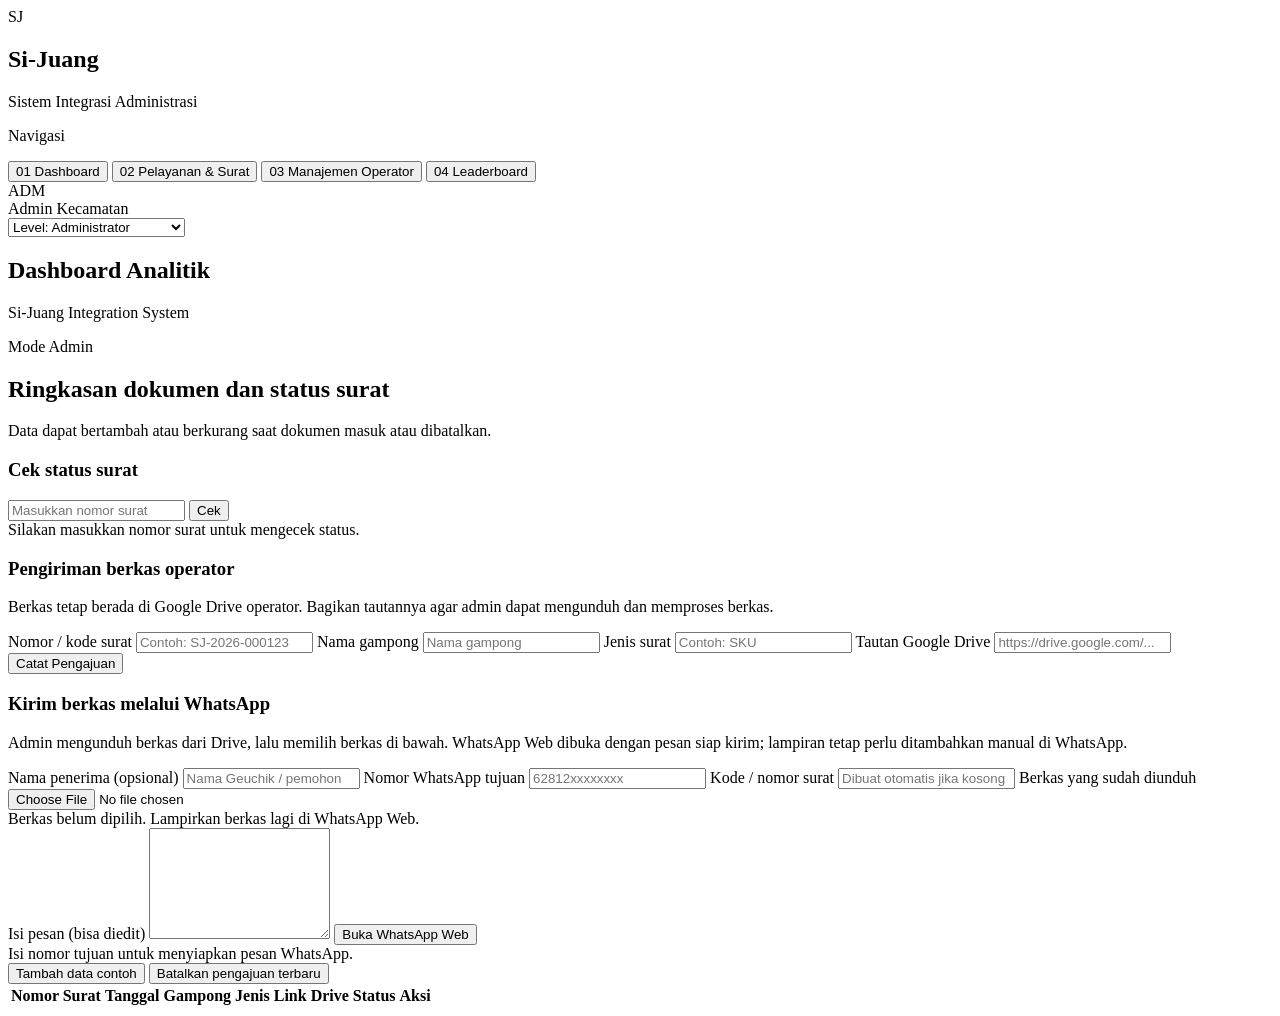
==== index.html @ 65ccc295 "Upload SI-JUANG dashboard and extension" ====
<!DOCTYPE html>
<html lang="id">
  <head>
    <meta charset="UTF-8" />
    <meta name="viewport" content="width=device-width, initial-scale=1.0" />
    <title>Si-Juang Dashboard</title>
    <link rel="stylesheet" href="css/styles.css" />
  </head>
  <body>
    <div class="app-shell">
      <aside class="sidebar">
        <div class="brand">
          <div class="brand-mark">SJ</div>
          <div>
            <h1>Si-Juang</h1>
            <p>Sistem Integrasi Administrasi</p>
          </div>
        </div>

        <nav class="nav-group">
          <p class="nav-group-title">Navigasi</p>
          <div class="nav-list">
            <button class="nav-item active" type="button"><span class="emoji">01</span> Dashboard</button>
            <button class="nav-item" type="button"><span class="emoji">02</span> Pelayanan & Surat</button>
            <button class="nav-item" type="button"><span class="emoji">03</span> Manajemen Operator</button>
            <button class="nav-item" type="button"><span class="emoji">04</span> Leaderboard</button>
          </div>
        </nav>

        <div class="sidebar-footer">
          <div class="user-row">
            <div class="user-badge">ADM</div>
            <div>
              <div class="user-name">Admin Kecamatan</div>
            </div>
          </div>
          <select class="role-select" aria-label="Pilih level">
            <option>Level: Administrator</option>
            <option>Level: Operator Gampong</option>
            <option>Level: Publik</option>
          </select>
        </div>
      </aside>

      <main class="main">
        <header class="topbar">
          <div class="page-title">
            <h2>Dashboard Analitik</h2>
            <p>Si-Juang Integration System</p>
          </div>
          <div class="badge-status">Mode Admin</div>
        </header>

        <section class="dashboard-section">
          <div class="hero-box">
            <div class="page-title">
              <h2>Ringkasan dokumen dan status surat</h2>
              <p>Data dapat bertambah atau berkurang saat dokumen masuk atau dibatalkan.</p>
            </div>

            <div class="hero-grid">
              <div class="stats-grid" id="statsGrid"></div>

              <div class="panel status-check">
                <h3>Cek status surat</h3>
                <form id="statusForm">
                  <input id="nomorSurat" type="text" placeholder="Masukkan nomor surat" />
                  <button class="primary-btn" type="submit">Cek</button>
                </form>
                <div id="statusResult" class="result-box info">Silakan masukkan nomor surat untuk mengecek status.</div>
              </div>
            </div>
          </div>

          <div class="workflow-grid">
            <div class="panel">
              <h3>Pengiriman berkas operator</h3>
              <p class="muted">Berkas tetap berada di Google Drive operator. Bagikan tautannya agar admin dapat mengunduh dan memproses berkas.</p>
              <form id="documentForm" class="stack-form">
                <label for="docNo">Nomor / kode surat</label>
                <input id="docNo" type="text" placeholder="Contoh: SJ-2026-000123" required />
                <label for="docGampong">Nama gampong</label>
                <input id="docGampong" type="text" placeholder="Nama gampong" required />
                <label for="docType">Jenis surat</label>
                <input id="docType" type="text" placeholder="Contoh: SKU" required />
                <label for="docDriveLink">Tautan Google Drive</label>
                <input id="docDriveLink" type="url" placeholder="https://drive.google.com/..." required />
                <button class="primary-btn" type="submit">Catat Pengajuan</button>
              </form>
            </div>

            <div class="panel">
              <h3>Kirim berkas melalui WhatsApp</h3>
              <p class="muted">Admin mengunduh berkas dari Drive, lalu memilih berkas di bawah. WhatsApp Web dibuka dengan pesan siap kirim; lampiran tetap perlu ditambahkan manual di WhatsApp.</p>
              <form id="whatsappForm" class="stack-form">
                <label for="waRecipient">Nama penerima (opsional)</label>
                <input id="waRecipient" type="text" placeholder="Nama Geuchik / pemohon" />
                <label for="waPhone">Nomor WhatsApp tujuan</label>
                <input id="waPhone" type="tel" placeholder="62812xxxxxxxx" required />
                <label for="waDocCode">Kode / nomor surat</label>
                <input id="waDocCode" type="text" placeholder="Dibuat otomatis jika kosong" />
                <label for="waFile">Berkas yang sudah diunduh</label>
                <input id="waFile" type="file" />
                <div id="waFileName" class="small-text">Berkas belum dipilih. Lampirkan berkas lagi di WhatsApp Web.</div>
                <label for="waMessage">Isi pesan (bisa diedit)</label>
                <textarea id="waMessage" rows="7"></textarea>
                <button class="primary-btn" type="submit">Buka WhatsApp Web</button>
              </form>
              <div id="waResult" class="result-box info" aria-live="polite">Isi nomor tujuan untuk menyiapkan pesan WhatsApp.</div>
            </div>
          </div>

          <div class="admin-actions">
            <button id="addSampleDoc" class="secondary-btn" type="button">Tambah data contoh</button>
            <button id="cancelLastDoc" class="danger-btn" type="button">Batalkan pengajuan terbaru</button>
          </div>

          <div class="table-wrap">
            <table>
              <thead>
                <tr>
                  <th>Nomor Surat</th>
                  <th>Tanggal</th>
                  <th>Gampong</th>
                  <th>Jenis</th>
                  <th>Link Drive</th>
                  <th>Status</th>
                  <th>Aksi</th>
                </tr>
              </thead>
              <tbody id="tableBody"></tbody>
            </table>
          </div>
        </section>
      </main>
    </div>

    <script src="js/app.js"></script>
  </body>
</html>
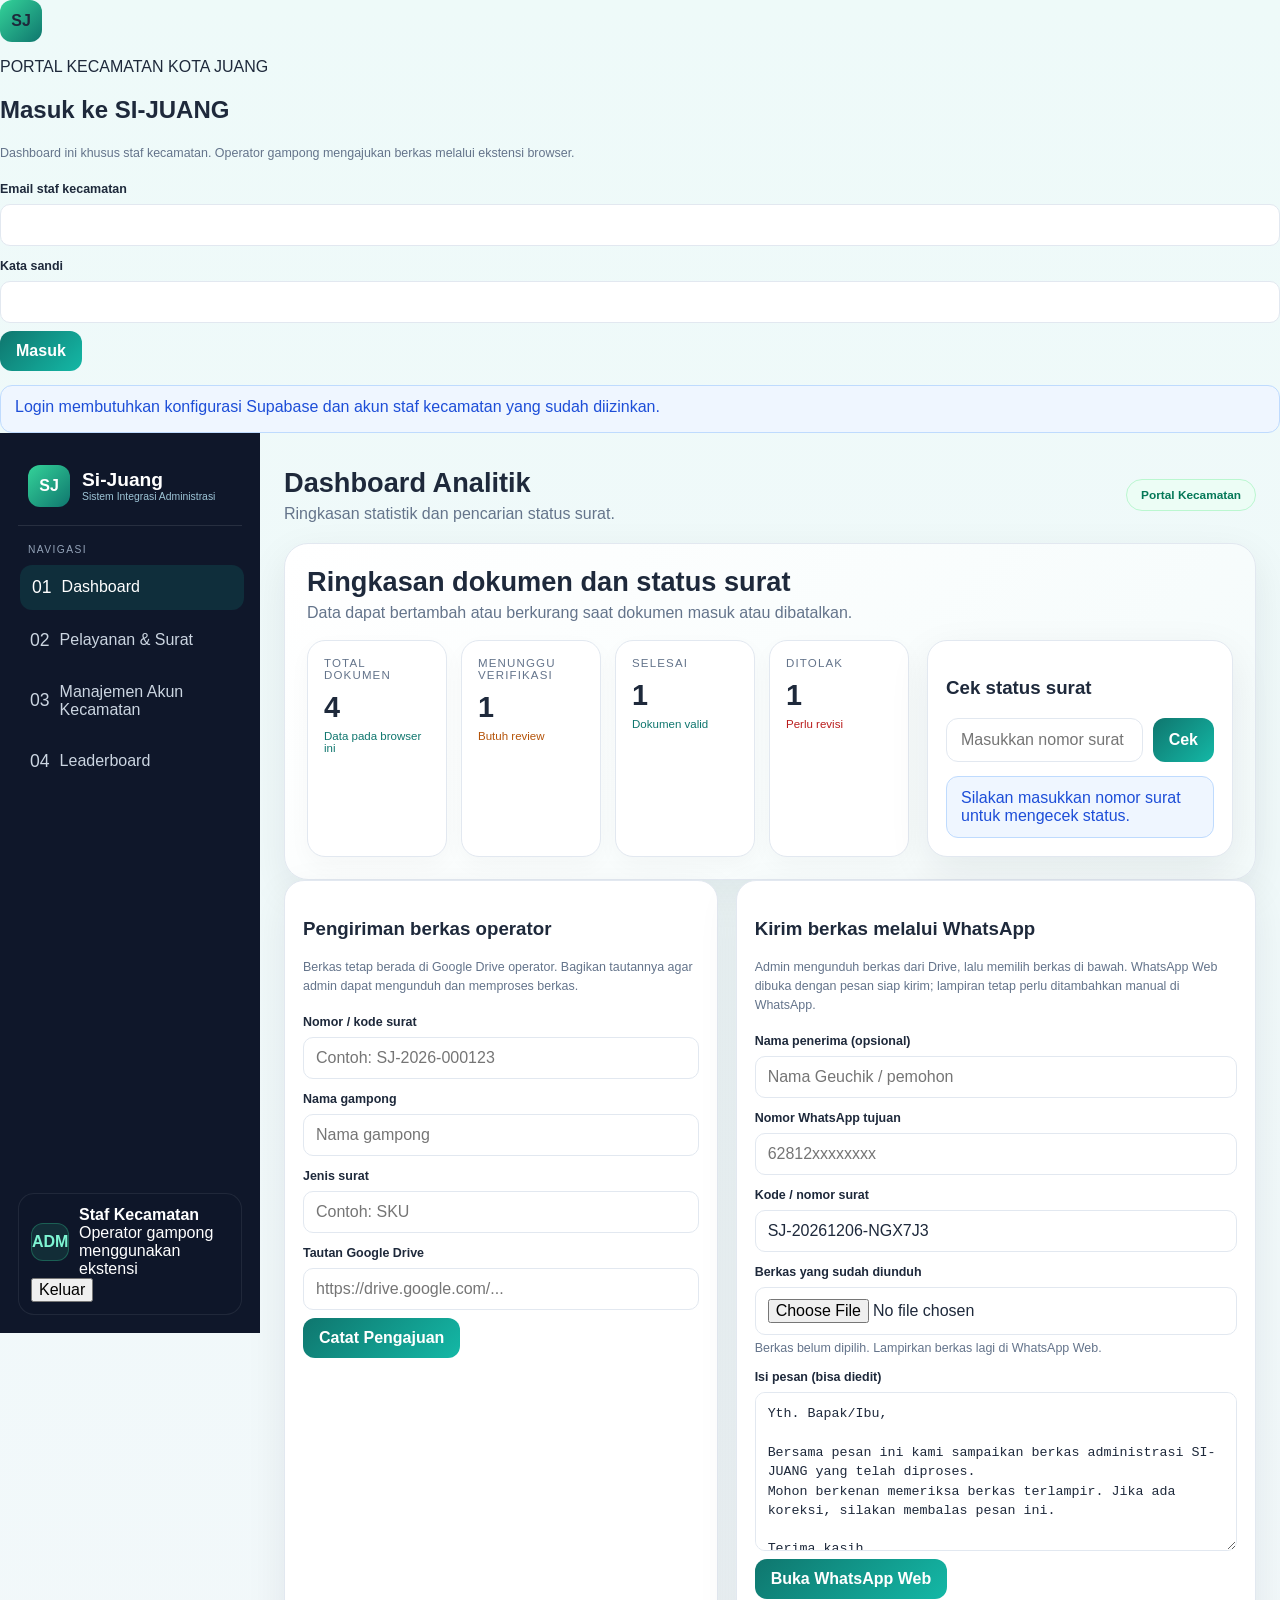
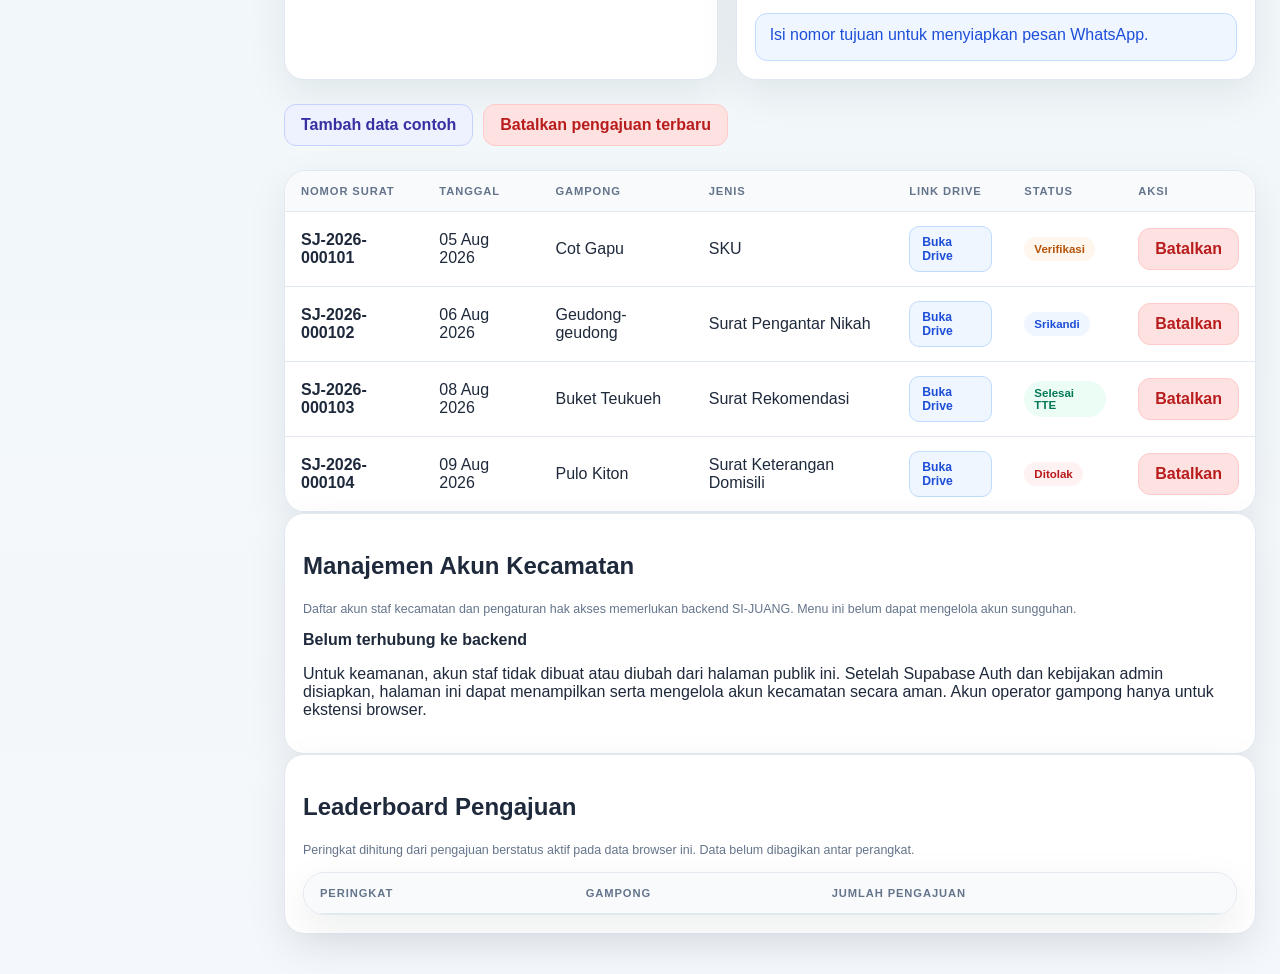
==== commit dd5a00de: "Add files via upload" ====
--- a/index.html
+++ b/index.html
@@ -7,7 +7,24 @@
     <link rel="stylesheet" href="css/styles.css" />
   </head>
   <body>
-    <div class="app-shell">
+    <main id="loginView" class="login-view">
+      <section class="login-card">
+        <div class="brand-mark login-brand">SJ</div>
+        <p class="login-eyebrow">PORTAL KECAMATAN KOTA JUANG</p>
+        <h1>Masuk ke SI-JUANG</h1>
+        <p class="muted">Dashboard ini khusus staf kecamatan. Operator gampong mengajukan berkas melalui ekstensi browser.</p>
+        <form id="adminLoginForm" class="stack-form" novalidate>
+          <label for="adminEmail">Email staf kecamatan</label>
+          <input id="adminEmail" type="email" autocomplete="username" required />
+          <label for="adminPassword">Kata sandi</label>
+          <input id="adminPassword" type="password" autocomplete="current-password" required />
+          <button id="adminLoginButton" class="primary-btn" type="submit">Masuk</button>
+        </form>
+        <div id="loginMessage" class="result-box info" aria-live="polite">Login membutuhkan konfigurasi Supabase dan akun staf kecamatan yang sudah diizinkan.</div>
+      </section>
+    </main>
+
+    <div id="appShell" class="app-shell hidden">
       <aside class="sidebar">
         <div class="brand">
           <div class="brand-mark">SJ</div>
@@ -20,10 +37,10 @@
         <nav class="nav-group">
           <p class="nav-group-title">Navigasi</p>
           <div class="nav-list">
-            <button class="nav-item active" type="button"><span class="emoji">01</span> Dashboard</button>
-            <button class="nav-item" type="button"><span class="emoji">02</span> Pelayanan & Surat</button>
-            <button class="nav-item" type="button"><span class="emoji">03</span> Manajemen Operator</button>
-            <button class="nav-item" type="button"><span class="emoji">04</span> Leaderboard</button>
+            <button class="nav-item active" type="button" data-view="dashboard"><span class="emoji">01</span> Dashboard</button>
+            <button class="nav-item" type="button" data-view="pelayanan"><span class="emoji">02</span> Pelayanan & Surat</button>
+            <button class="nav-item" type="button" data-view="operator"><span class="emoji">03</span> Manajemen Akun Kecamatan</button>
+            <button class="nav-item" type="button" data-view="leaderboard"><span class="emoji">04</span> Leaderboard</button>
           </div>
         </nav>
 
@@ -31,27 +48,24 @@
           <div class="user-row">
             <div class="user-badge">ADM</div>
             <div>
-              <div class="user-name">Admin Kecamatan</div>
+              <div class="user-name" id="signedInUser">Staf Kecamatan</div>
+              <div class="sidebar-caption">Operator gampong menggunakan ekstensi</div>
             </div>
           </div>
-          <select class="role-select" aria-label="Pilih level">
-            <option>Level: Administrator</option>
-            <option>Level: Operator Gampong</option>
-            <option>Level: Publik</option>
-          </select>
+          <button id="logoutButton" class="logout-button" type="button">Keluar</button>
         </div>
       </aside>
 
       <main class="main">
         <header class="topbar">
           <div class="page-title">
-            <h2>Dashboard Analitik</h2>
-            <p>Si-Juang Integration System</p>
+            <h2 id="pageTitle">Dashboard Analitik</h2>
+            <p id="pageSubtitle">Ringkasan statistik dan pencarian status surat.</p>
           </div>
-          <div class="badge-status">Mode Admin</div>
+          <div class="badge-status">Portal Kecamatan</div>
         </header>
 
-        <section class="dashboard-section">
+        <section class="dashboard-section view-page" id="view-dashboard">
           <div class="hero-box">
             <div class="page-title">
               <h2>Ringkasan dokumen dan status surat</h2>
@@ -72,6 +86,9 @@
             </div>
           </div>
 
+        </section>
+
+        <section class="dashboard-section view-page hidden" id="view-pelayanan">
           <div class="workflow-grid">
             <div class="panel">
               <h3>Pengiriman berkas operator</h3>
@@ -132,9 +149,37 @@
             </table>
           </div>
         </section>
+
+        <section class="dashboard-section view-page hidden" id="view-operator">
+          <div class="panel">
+            <h2>Manajemen Akun Kecamatan</h2>
+            <p class="muted">Daftar akun staf kecamatan dan pengaturan hak akses memerlukan backend SI-JUANG. Menu ini belum dapat mengelola akun sungguhan.</p>
+            <div class="notice-box">
+              <strong>Belum terhubung ke backend</strong>
+              <p>Untuk keamanan, akun staf tidak dibuat atau diubah dari halaman publik ini. Setelah Supabase Auth dan kebijakan admin disiapkan, halaman ini dapat menampilkan serta mengelola akun kecamatan secara aman. Akun operator gampong hanya untuk ekstensi browser.</p>
+            </div>
+          </div>
+        </section>
+
+        <section class="dashboard-section view-page hidden" id="view-leaderboard">
+          <div class="panel">
+            <h2>Leaderboard Pengajuan</h2>
+            <p class="muted">Peringkat dihitung dari pengajuan berstatus aktif pada data browser ini. Data belum dibagikan antar perangkat.</p>
+            <div class="table-wrap leaderboard-wrap">
+              <table>
+                <thead>
+                  <tr><th>Peringkat</th><th>Gampong</th><th>Jumlah Pengajuan</th></tr>
+                </thead>
+                <tbody id="leaderboardBody"></tbody>
+              </table>
+            </div>
+          </div>
+        </section>
       </main>
     </div>
 
+    <script src="config.js"></script>
+    <script src="js/auth.js"></script>
     <script src="js/app.js"></script>
   </body>
 </html>
--- a/css/styles.css
+++ b/css/styles.css
@@ -0,0 +1,236 @@
+:root {
+  --bg: #f4f7fb;
+  --panel: #ffffff;
+  --panel-alt: #f8fafc;
+  --primary: #0f766e;
+  --primary-2: #14b8a6;
+  --warning: #f59e0b;
+  --danger: #ef4444;
+  --success: #22c55e;
+  --text: #1e293b;
+  --muted: #64748b;
+  --line: #e2e8f0;
+  --shadow: 0 14px 40px rgba(15, 23, 42, 0.08);
+}
+
+* { box-sizing: border-box; }
+html { scroll-behavior: smooth; }
+body {
+  margin: 0;
+  font-family: "Segoe UI", Arial, sans-serif;
+  background: linear-gradient(180deg, #eefaf9 0%, var(--bg) 100%);
+  color: var(--text);
+}
+
+a { color: inherit; text-decoration: none; }
+button, input, select { font: inherit; }
+
+.app-shell {
+  display: flex;
+  min-height: 100vh;
+}
+
+.sidebar {
+  width: 260px;
+  background: linear-gradient(180deg, #0f172a 0%, #0f172a 100%);
+  color: white;
+  padding: 24px 18px;
+  position: sticky;
+  top: 0;
+  height: 100vh;
+}
+
+.brand {
+  display: flex;
+  align-items: center;
+  gap: 12px;
+  padding: 8px 10px 18px;
+  border-bottom: 1px solid rgba(255,255,255,0.1);
+  margin-bottom: 18px;
+}
+
+.brand-mark {
+  width: 42px; height: 42px; border-radius: 12px;
+  background: linear-gradient(135deg, #34d399, #0f766e);
+  display: grid; place-items: center; font-weight: 800;
+}
+.brand h1 { margin: 0; font-size: 1.2rem; }
+.brand p { margin: 0; color: #9ec5d7; font-size: 0.65rem; }
+
+.nav-group { margin-top: 18px; }
+.nav-group-title {
+  font-size: 0.64rem; text-transform: uppercase; letter-spacing: 0.14em; color: #94a3b8; margin: 0 10px 10px;
+}
+.nav-list { display: flex; flex-direction: column; gap: 8px; }
+.nav-item {
+  display: flex; align-items: center; gap: 10px; width: 100%; border: 0; background: transparent; color: #cbd5e1; border-radius: 12px; padding: 12px 12px; cursor:pointer; text-align:left; transition: 0.2s ease;
+}
+.nav-item:hover, .nav-item.active {
+  background: rgba(20,184,166,.14); color: #ffffff; transform: translateX(2px);
+}
+.nav-item .emoji { font-size: 1.1rem; }
+
+.sidebar-footer {
+  position: absolute; left: 18px; right: 18px; bottom: 18px;
+  background: rgba(15, 23, 42, 0.72); border:1px solid rgba(255,255,255,.08); border-radius: 16px; padding: 12px;
+}
+.user-row { display:flex; align-items:center; gap:10px; }
+.user-badge {
+  width: 38px; height: 38px; border-radius: 12px; background: rgba(52,211,153,.12); border:1px solid rgba(52,211,153,.3); display:grid; place-items: center; color:#7ef5d3; font-weight:800;
+}
+.user-name { font-weight:700; }
+.role-select {
+  width:100%; margin-top: 8px; padding: 8px 10px; border-radius: 10px; background: #0f172a; color: #dfe8f5; border: 1px solid rgba(148,163,184,.3);
+}
+
+.main {
+  flex: 1; padding: 20px 24px 40px; min-width: 0;
+}
+.topbar {
+  display:flex; justify-content:space-between; align-items:center; padding: 14px 0 20px;
+}
+.page-title h2 { margin:0; font-size:1.7rem; }
+.page-title p { margin:6px 0 0; color:var(--muted); }
+.badge-status {
+  background: #ecfdf5; color: #047857; border: 1px solid #bbf7d0; border-radius: 999px; padding: 8px 14px; font-weight:700; font-size: 0.74rem;
+}
+
+.dashboard-section { display: grid; gap: 24px; }
+.hero-box {
+  background: linear-gradient(135deg, #ffffff, #f4fbfb); border:1px solid var(--line); border-radius: 24px; box-shadow: var(--shadow); padding: 22px;
+}
+.hero-grid {
+  display: grid; grid-template-columns: 1.5fr 1fr; gap: 18px; margin-top: 18px;
+}
+
+.stats-grid {
+  display: grid; grid-template-columns: repeat(4, minmax(140px,1fr)); gap: 14px;
+}
+.stat-card {
+  background: var(--panel); border:1px solid var(--line); border-radius: 18px; padding: 16px; box-shadow: 0 8px 22px rgba(15,23,42,.03);
+}
+.stat-label { color: var(--muted); font-size: 0.72rem; text-transform: uppercase; letter-spacing: 0.1em; }
+.stat-value { font-size: 1.8rem; font-weight: 800; margin-top: 10px; }
+.stat-trend { font-size: 0.72rem; margin-top: 6px; color: #0f766e; }
+.stat-card.warning .stat-trend { color: #b45309; }
+.stat-card.danger .stat-trend { color: #b91c1c; }
+
+.panel {
+  background: var(--panel); border:1px solid var(--line); border-radius: 20px; box-shadow: var(--shadow); padding: 18px;
+}
+.status-check form {
+  display: flex; gap:10px; margin-top: 12px; flex-wrap: wrap;
+}
+.status-check input {
+  flex: 1; min-width: 180px; padding: 12px 14px; border: 1px solid var(--line); border-radius: 12px;
+}
+.primary-btn, .secondary-btn, .danger-btn {
+  border: 0; border-radius: 12px; padding: 11px 16px; font-weight:700; cursor:pointer; transition: 0.2s ease;
+}
+.primary-btn {
+  background: linear-gradient(135deg, var(--primary), var(--primary-2)); color: white;
+}
+.primary-btn:hover { filter: brightness(1.02); }
+.secondary-btn {
+  background: #eef2ff; color: #3730a3; border:1px solid #c7d2fe;
+}
+.danger-btn {
+  background: #fee2e2; color: #b91c1c; border:1px solid #fecaca;
+}
+
+.result-box {
+  margin-top: 14px; padding: 12px 14px; background: #f8fafc; border:1px solid var(--line); border-radius: 12px; min-height: 48px;
+}
+.result-box.success { background: #ecfdf5; border-color: #bbf7d0; color:#065f46; }
+.result-box.error { background: #fef2f2; border-color: #fecaca; color:#991b1b; }
+.result-box.info { background: #eff6ff; border-color: #bfdbfe; color:#1d4ed8; }
+
+.admin-box {
+  display: grid; grid-template-columns: 1.2fr 1fr; gap: 18px;
+}
+.workflow-grid {
+  display: grid;
+  grid-template-columns: minmax(0, 1fr) minmax(0, 1.2fr);
+  gap: 18px;
+}
+.stack-form {
+  display: grid;
+  gap: 8px;
+  margin-top: 14px;
+}
+.stack-form label {
+  margin-top: 5px;
+  font-size: 0.78rem;
+  font-weight: 700;
+}
+.stack-form input,
+.stack-form textarea {
+  width: 100%;
+  padding: 11px 12px;
+  border: 1px solid var(--line);
+  border-radius: 10px;
+  background: #fff;
+  color: var(--text);
+}
+.stack-form textarea {
+  resize: vertical;
+  line-height: 1.45;
+}
+.stack-form button {
+  justify-self: start;
+}
+.muted, .small-text {
+  color: var(--muted);
+  font-size: 0.78rem;
+  line-height: 1.5;
+}
+.small-text {
+  min-height: 18px;
+  margin-top: -4px;
+}
+.admin-actions {
+  display: flex;
+  gap: 10px;
+  flex-wrap: wrap;
+}
+.quick-actions { display:grid; gap:12px; }
+.quick-action {
+  display:flex; justify-content:space-between; align-items:center; gap:12px; padding:12px 14px; border:1px solid var(--line); border-radius: 14px; background: var(--panel-alt);
+}
+.quick-action strong { display:block; }
+.quick-action small { color: var(--muted); }
+
+.table-wrap {
+  overflow: auto; background: var(--panel); border:1px solid var(--line); border-radius: 22px; box-shadow: var(--shadow);
+}
+table { width:100%; border-collapse: collapse; min-width: 760px; }
+th, td { padding: 14px 16px; border-bottom:1px solid var(--line); text-align:left; }
+th {
+  background: #f8fafc; color: var(--muted); text-transform: uppercase; letter-spacing: 0.08em; font-size: 0.7rem;
+}
+.status-pill {
+  display:inline-flex; align-items:center; justify-content:center; padding:6px 10px; border-radius: 999px; font-size:0.72rem; font-weight:700;
+}
+.status-verifikasi { background: #fff7ed; color: #b45309; }
+.status-srikandi { background: #eff6ff; color: #1d4ed8; }
+.status-selesai { background: #ecfdf5; color: #047857; }
+.status-ditolak { background: #fef2f2; color: #b91c1c; }
+.status-batal { background: #f3f4f6; color: #4b5563; }
+
+.link-btn {
+  display:inline-flex; align-items:center; gap:8px; background: #eff6ff; color: #1d4ed8; border:1px solid #bfdbfe; border-radius: 10px; padding: 8px 12px; font-weight:700; font-size: 0.76rem;
+}
+.link-btn:hover { background:#dbeafe; }
+
+@media (max-width: 980px) {
+  .app-shell { display:block; }
+  .sidebar { position: relative; width:100%; height:auto; }
+  .main { padding-top: 0; }
+  .hero-grid, .admin-box { grid-template-columns:1fr; }
+  .workflow-grid { grid-template-columns: 1fr; }
+}
+
+@media (max-width: 640px) {
+  .stats-grid { grid-template-columns: repeat(2, minmax(120px,1fr)); }
+  .topbar { align-items:flex-start; flex-direction:column; gap:12px; }
+}
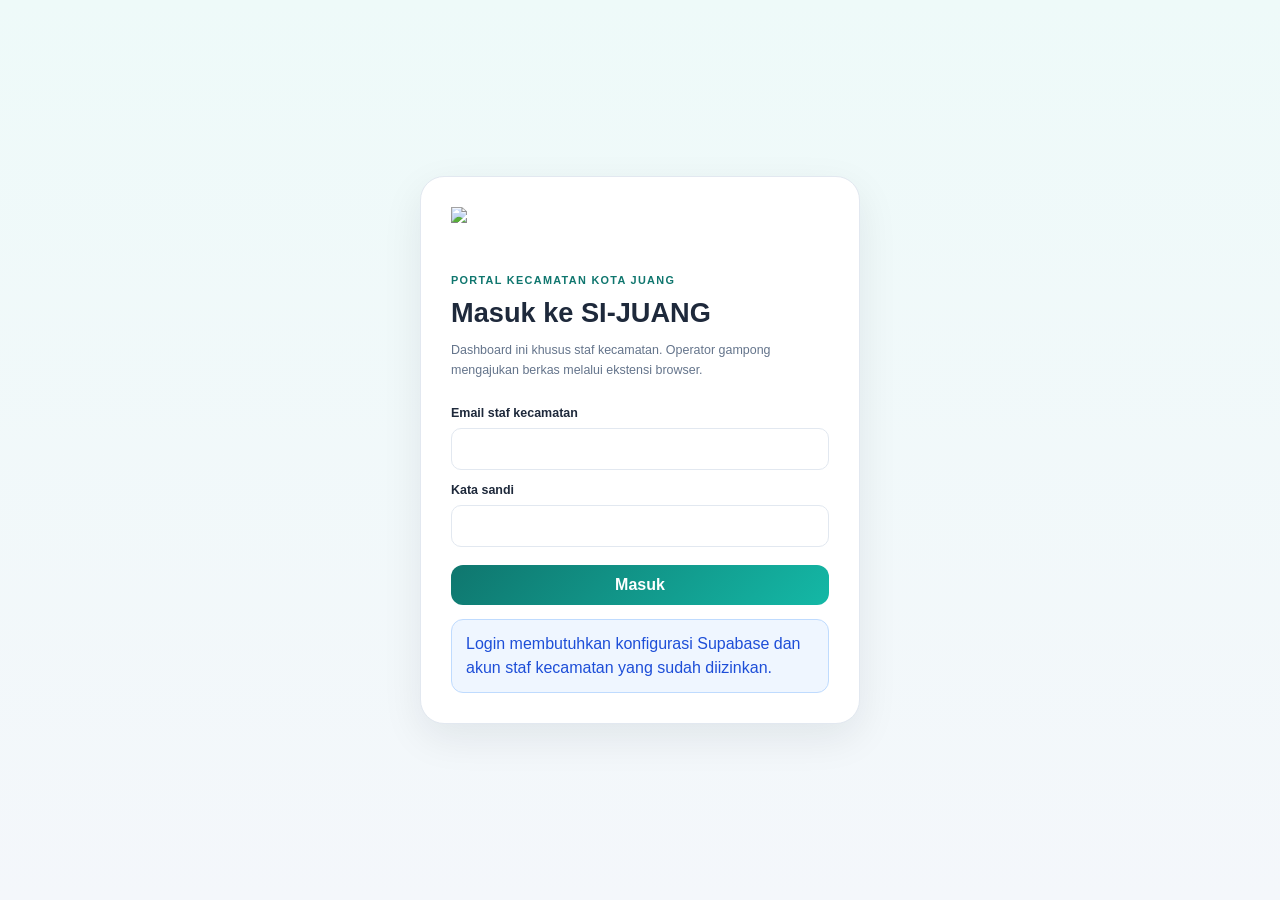
==== commit b2eb1e3a: "Update SI-JUANG branding" ====
--- a/index.html
+++ b/index.html
@@ -4,12 +4,13 @@
     <meta charset="UTF-8" />
     <meta name="viewport" content="width=device-width, initial-scale=1.0" />
     <title>Si-Juang Dashboard</title>
+    <link rel="icon" type="image/png" href="assets/sijuang-icon-48.png" />
     <link rel="stylesheet" href="css/styles.css" />
   </head>
   <body>
     <main id="loginView" class="login-view">
       <section class="login-card">
-        <div class="brand-mark login-brand">SJ</div>
+        <img class="brand-logo login-brand" src="assets/sijuang-logo.png" alt="SI-JUANG — Sistem Informasi Kecamatan Kota Juang" />
         <p class="login-eyebrow">PORTAL KECAMATAN KOTA JUANG</p>
         <h1>Masuk ke SI-JUANG</h1>
         <p class="muted">Dashboard ini khusus staf kecamatan. Operator gampong mengajukan berkas melalui ekstensi browser.</p>
@@ -27,10 +28,10 @@
     <div id="appShell" class="app-shell hidden">
       <aside class="sidebar">
         <div class="brand">
-          <div class="brand-mark">SJ</div>
+          <img class="brand-logo sidebar-brand" src="assets/sijuang-icon-48.png" alt="" />
           <div>
             <h1>Si-Juang</h1>
-            <p>Sistem Integrasi Administrasi</p>
+            <p>Sistem Informasi Kecamatan Kota Juang</p>
           </div>
         </div>
 
--- a/css/styles.css
+++ b/css/styles.css
@@ -24,6 +24,34 @@
 
 a { color: inherit; text-decoration: none; }
 button, input, select { font: inherit; }
+.hidden { display: none !important; }
+
+.login-view {
+  min-height: 100vh;
+  display: grid;
+  place-items: center;
+  padding: 24px;
+}
+.login-card {
+  width: min(100%, 440px);
+  padding: 30px;
+  border: 1px solid var(--line);
+  border-radius: 24px;
+  background: var(--panel);
+  box-shadow: var(--shadow);
+}
+.login-brand { margin-bottom: 20px; color: #fff; }
+.login-eyebrow {
+  color: var(--primary);
+  font-size: 0.68rem;
+  font-weight: 800;
+  letter-spacing: 0.12em;
+}
+.login-card h1 { margin: 8px 0; font-size: 1.7rem; }
+.login-card .muted { line-height: 1.6; }
+.login-card .stack-form { margin-top: 20px; }
+.login-card .primary-btn { width: 100%; margin-top: 10px; }
+#loginMessage { line-height: 1.5; }
 
 .app-shell {
   display: flex;
@@ -38,6 +66,9 @@
   position: sticky;
   top: 0;
   height: 100vh;
+  overflow-y: auto;
+  display: flex;
+  flex-direction: column;
 }
 
 .brand {
@@ -71,17 +102,27 @@
 .nav-item .emoji { font-size: 1.1rem; }
 
 .sidebar-footer {
-  position: absolute; left: 18px; right: 18px; bottom: 18px;
+  margin-top: 16px;
   background: rgba(15, 23, 42, 0.72); border:1px solid rgba(255,255,255,.08); border-radius: 16px; padding: 12px;
+  flex-shrink: 0;
 }
 .user-row { display:flex; align-items:center; gap:10px; }
 .user-badge {
   width: 38px; height: 38px; border-radius: 12px; background: rgba(52,211,153,.12); border:1px solid rgba(52,211,153,.3); display:grid; place-items: center; color:#7ef5d3; font-weight:800;
 }
 .user-name { font-weight:700; }
-.role-select {
-  width:100%; margin-top: 8px; padding: 8px 10px; border-radius: 10px; background: #0f172a; color: #dfe8f5; border: 1px solid rgba(148,163,184,.3);
-}
+.sidebar-caption { margin-top: 3px; color: #9ec5d7; font-size: 0.68rem; line-height: 1.4; }
+.logout-button {
+  width: 100%;
+  margin-top: 12px;
+  padding: 8px 10px;
+  border: 1px solid rgba(148,163,184,.3);
+  border-radius: 10px;
+  background: transparent;
+  color: #dfe8f5;
+  cursor: pointer;
+}
+.logout-button:hover { background: rgba(255,255,255,.08); }
 
 .main {
   flex: 1; padding: 20px 24px 40px; min-width: 0;
@@ -118,6 +159,16 @@
 .panel {
   background: var(--panel); border:1px solid var(--line); border-radius: 20px; box-shadow: var(--shadow); padding: 18px;
 }
+.notice-box {
+  margin-top: 18px;
+  padding: 16px;
+  border: 1px solid #fde68a;
+  border-radius: 14px;
+  background: #fffbeb;
+  color: #92400e;
+}
+.notice-box p { margin-bottom: 0; line-height: 1.6; }
+.leaderboard-wrap { margin-top: 18px; }
 .status-check form {
   display: flex; gap:10px; margin-top: 12px; flex-wrap: wrap;
 }
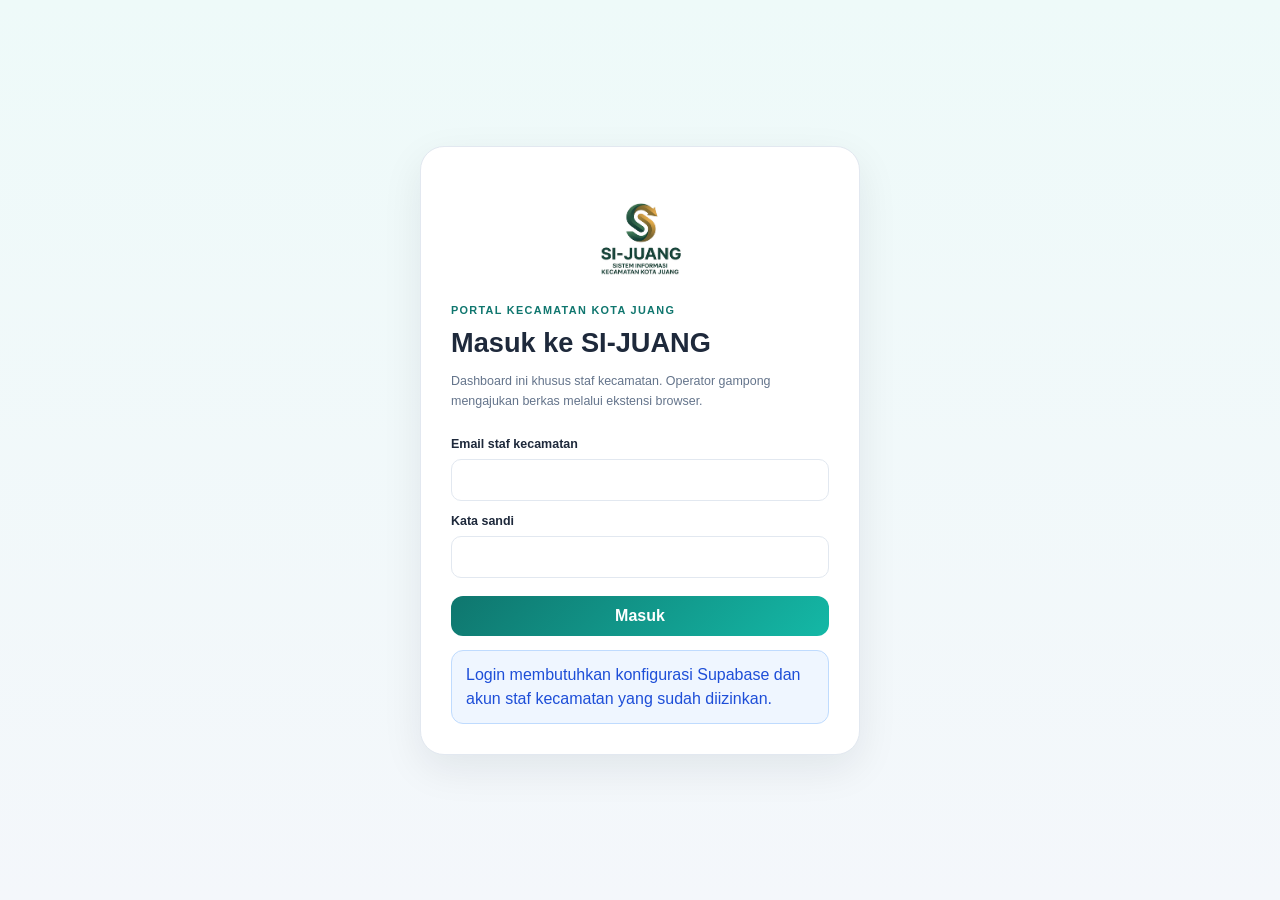
==== commit 85866e20: "Connect admin dashboard to live submissions" ====
--- a/index.html
+++ b/index.html
@@ -70,7 +70,7 @@
           <div class="hero-box">
             <div class="page-title">
               <h2>Ringkasan dokumen dan status surat</h2>
-              <p>Data dapat bertambah atau berkurang saat dokumen masuk atau dibatalkan.</p>
+              <p>Statistik diambil langsung dari pengajuan operator di Supabase.</p>
             </div>
 
             <div class="hero-grid">
@@ -92,19 +92,9 @@
         <section class="dashboard-section view-page hidden" id="view-pelayanan">
           <div class="workflow-grid">
             <div class="panel">
-              <h3>Pengiriman berkas operator</h3>
-              <p class="muted">Berkas tetap berada di Google Drive operator. Bagikan tautannya agar admin dapat mengunduh dan memproses berkas.</p>
-              <form id="documentForm" class="stack-form">
-                <label for="docNo">Nomor / kode surat</label>
-                <input id="docNo" type="text" placeholder="Contoh: SJ-2026-000123" required />
-                <label for="docGampong">Nama gampong</label>
-                <input id="docGampong" type="text" placeholder="Nama gampong" required />
-                <label for="docType">Jenis surat</label>
-                <input id="docType" type="text" placeholder="Contoh: SKU" required />
-                <label for="docDriveLink">Tautan Google Drive</label>
-                <input id="docDriveLink" type="url" placeholder="https://drive.google.com/..." required />
-                <button class="primary-btn" type="submit">Catat Pengajuan</button>
-              </form>
+              <h3>Pengajuan dari operator</h3>
+              <p class="muted">Daftar di bawah diperbarui dari database Supabase. Pengajuan baru dikirim operator melalui ekstensi SI-JUANG.</p>
+              <div id="submissionLoadMessage" class="result-box info" role="status" aria-live="polite">Memuat pengajuan...</div>
             </div>
 
             <div class="panel">
@@ -129,8 +119,7 @@
           </div>
 
           <div class="admin-actions">
-            <button id="addSampleDoc" class="secondary-btn" type="button">Tambah data contoh</button>
-            <button id="cancelLastDoc" class="danger-btn" type="button">Batalkan pengajuan terbaru</button>
+            <button id="refreshSubmissions" class="secondary-btn" type="button">Muat ulang pengajuan</button>
           </div>
 
           <div class="table-wrap">
@@ -165,7 +154,7 @@
         <section class="dashboard-section view-page hidden" id="view-leaderboard">
           <div class="panel">
             <h2>Leaderboard Pengajuan</h2>
-            <p class="muted">Peringkat dihitung dari pengajuan berstatus aktif pada data browser ini. Data belum dibagikan antar perangkat.</p>
+            <p class="muted">Peringkat dihitung dari pengajuan aktif di Supabase. Pengajuan batal tidak dihitung.</p>
             <div class="table-wrap leaderboard-wrap">
               <table>
                 <thead>
--- a/css/styles.css
+++ b/css/styles.css
@@ -40,7 +40,16 @@
   background: var(--panel);
   box-shadow: var(--shadow);
 }
-.login-brand { margin-bottom: 20px; color: #fff; }
+.brand-logo { display: block; object-fit: contain; }
+.login-brand { width: min(100%, 220px); height: auto; margin: 0 auto 20px; }
+.sidebar-brand {
+  width: 46px;
+  height: 46px;
+  flex: 0 0 46px;
+  border-radius: 12px;
+  background: #fff;
+  padding: 3px;
+}
 .login-eyebrow {
   color: var(--primary);
   font-size: 0.68rem;
@@ -80,11 +89,6 @@
   margin-bottom: 18px;
 }
 
-.brand-mark {
-  width: 42px; height: 42px; border-radius: 12px;
-  background: linear-gradient(135deg, #34d399, #0f766e);
-  display: grid; place-items: center; font-weight: 800;
-}
 .brand h1 { margin: 0; font-size: 1.2rem; }
 .brand p { margin: 0; color: #9ec5d7; font-size: 0.65rem; }
 
